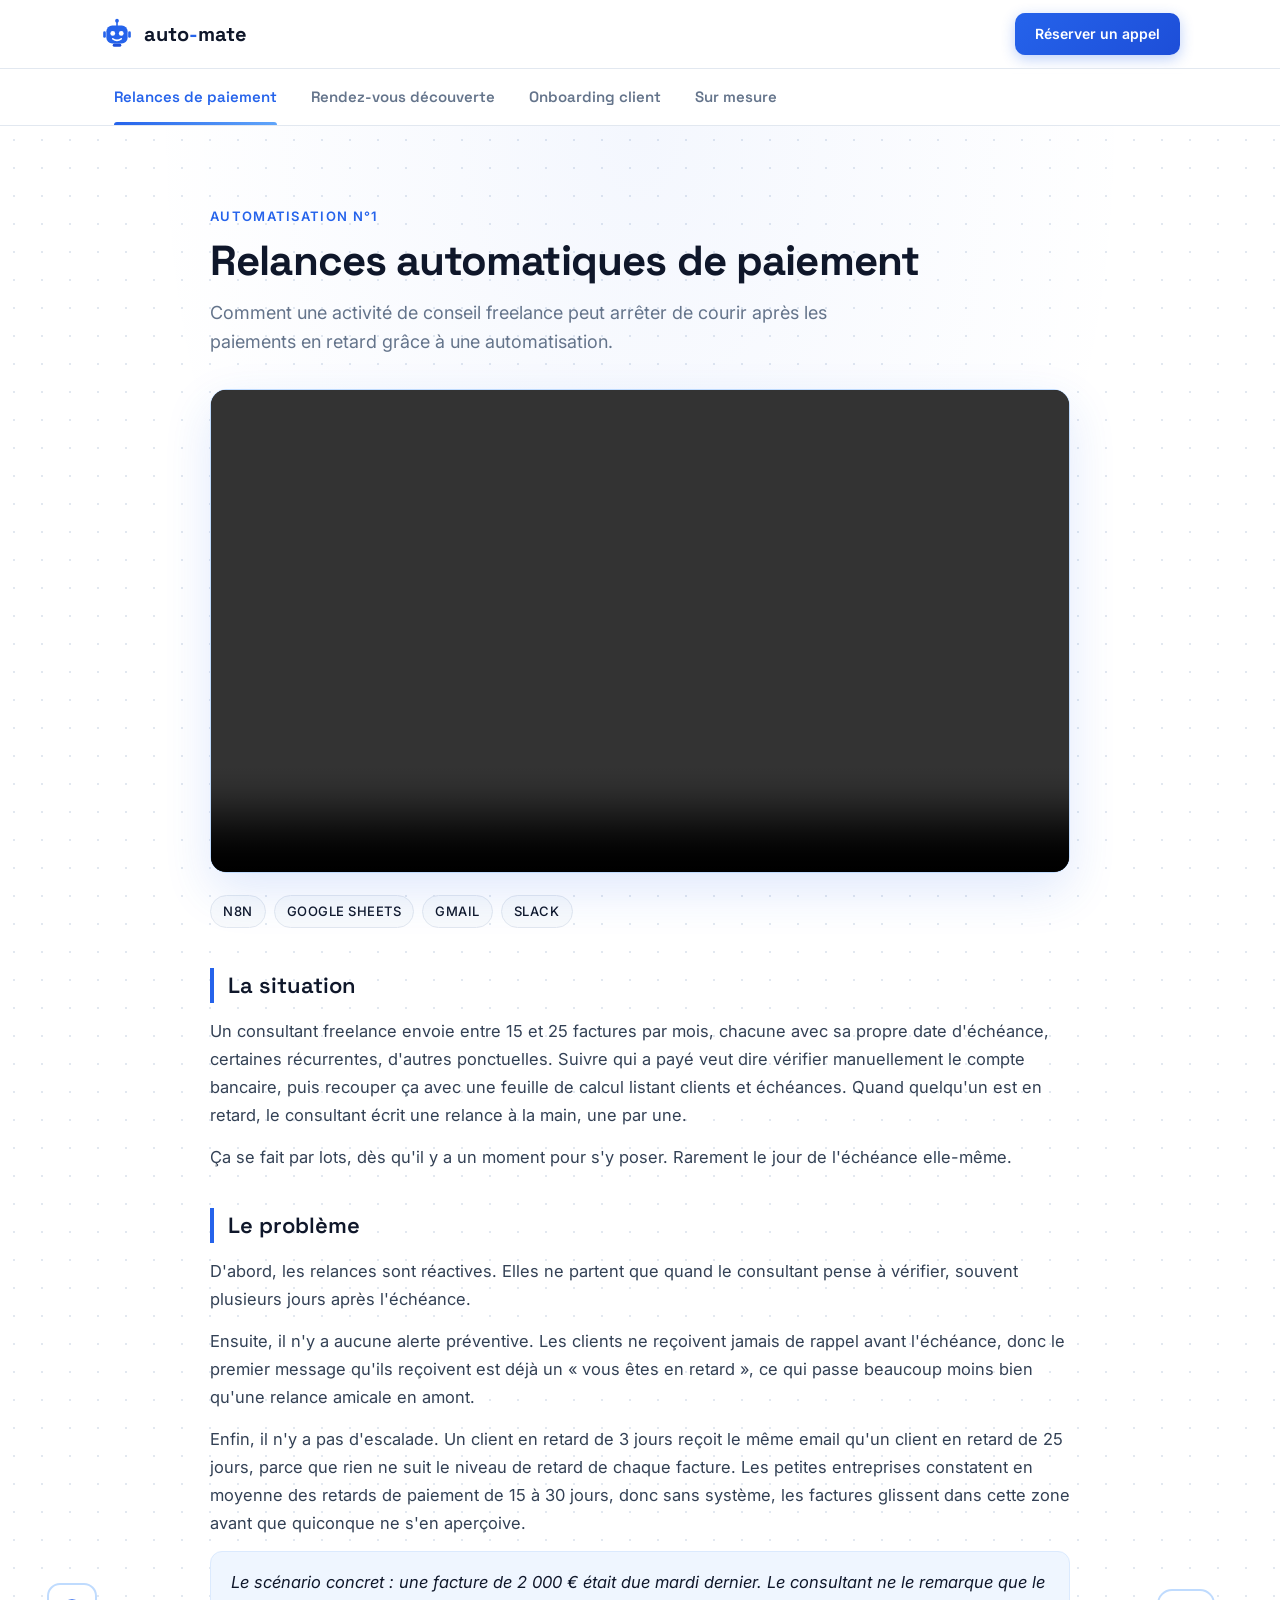
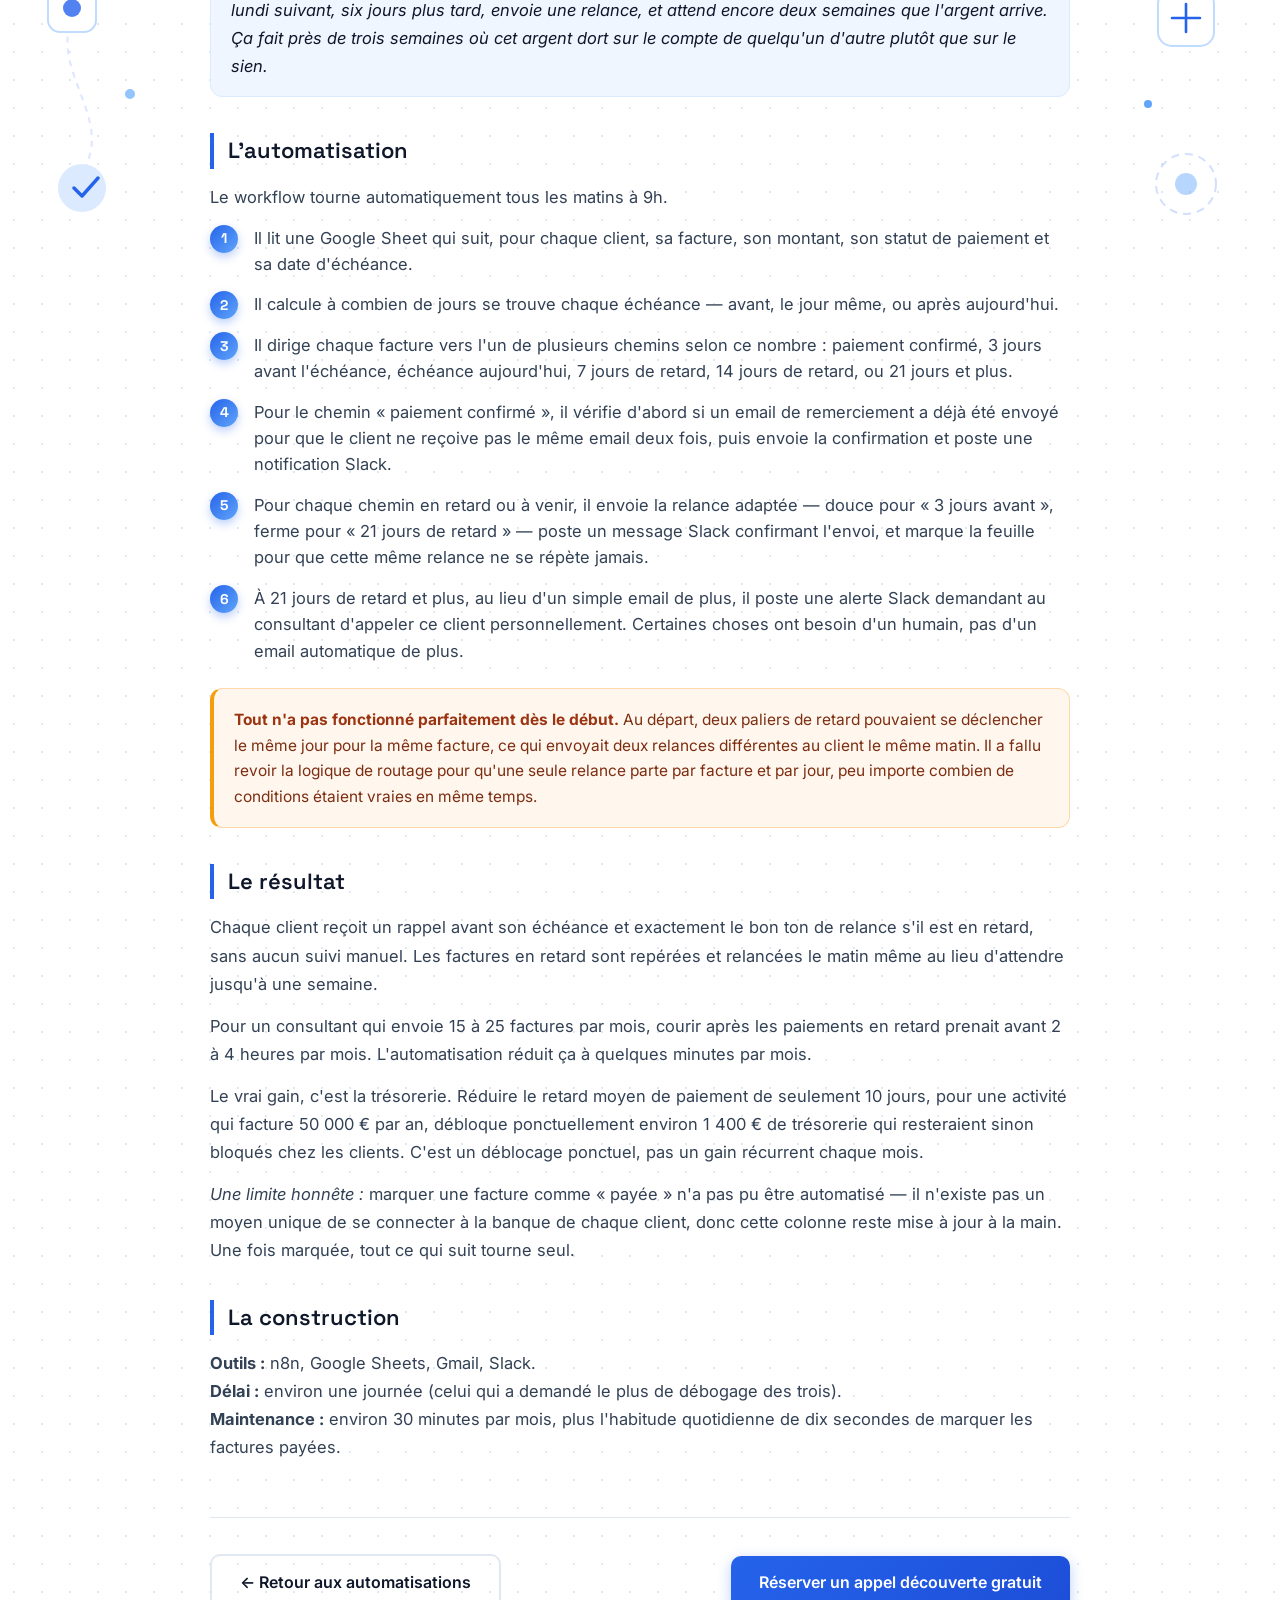
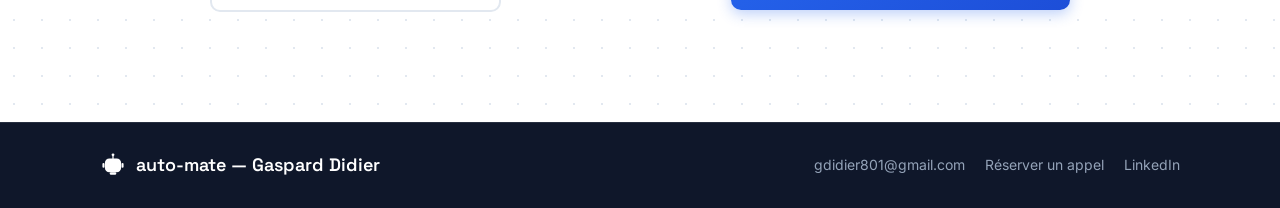
==== automatisations.html @ 9ecd5aec "Pages détail par automatisation (case studies) + boutons En savoir plus - Nouvelle page automatisati" ====
<!DOCTYPE html>
<html lang="fr">
<head>
  <meta charset="UTF-8">
  <meta name="viewport" content="width=device-width, initial-scale=1.0">
  <title>Mes automatisations en détail — auto-mate</title>
  <meta name="description" content="Découvrez en détail chaque automatisation : relances de paiement, rendez-vous découverte, onboarding client et automatisations sur mesure.">

  <link rel="icon" href="assets/images/favicon.svg" type="image/svg+xml">

  <link rel="preconnect" href="https://fonts.googleapis.com">
  <link rel="preconnect" href="https://fonts.gstatic.com" crossorigin>
  <link href="https://fonts.googleapis.com/css2?family=Inter:wght@400;500;600&family=Space+Grotesk:wght@600;700&display=swap" rel="stylesheet">

  <link rel="stylesheet" href="css/style.css">
</head>
<body>

  <div class="scroll-progress" aria-hidden="true"></div>

  <!-- ===== NAV avec onglets des automatisations ===== -->
  <header class="nav nav--detail">
    <div class="container nav__inner">
      <a href="index.html" class="nav__brand">
        <img src="assets/images/logo.svg" alt="" class="nav__logo" width="34" height="34">
        <span>auto<span class="accent">-</span>mate</span>
      </a>
      <a href="index.html#contact" class="btn btn--primary btn--small">Réserver un appel</a>
    </div>
    <nav class="subnav" aria-label="Choisir une automatisation">
      <div class="container subnav__inner">
        <a class="subnav__tab" href="#relances" data-id="relances">Relances de paiement</a>
        <a class="subnav__tab" href="#rendez-vous" data-id="rendez-vous">Rendez-vous découverte</a>
        <a class="subnav__tab" href="#onboarding" data-id="onboarding">Onboarding client</a>
        <a class="subnav__tab" href="#personnalisee" data-id="personnalisee">Sur mesure</a>
      </div>
    </nav>
  </header>

  <main class="detail">
    <!-- Décors latéraux (communs à toutes les automatisations) -->
    <svg class="side-decor side-decor--left" viewBox="0 0 160 360" fill="none" aria-hidden="true">
      <path d="M70 60 C 20 120, 120 180, 60 240" stroke="#2563EB" stroke-opacity="0.16" stroke-width="2" stroke-dasharray="6 6" class="flow-line"/>
      <g class="float-slow"><rect x="36" y="40" width="48" height="48" rx="12" fill="#FFFFFF" stroke="#BFDBFE" stroke-width="2"/><circle cx="60" cy="64" r="9" fill="#2563EB" fill-opacity="0.8"/></g>
      <g class="float-mid"><rect x="46" y="220" width="48" height="48" rx="24" fill="#DBEAFE"/><path d="M62 244 l8 8 l16 -18" stroke="#2563EB" stroke-width="3.4" stroke-linecap="round" stroke-linejoin="round" fill="none"/></g>
      <circle cx="118" cy="150" r="5" fill="#93C5FD" class="float-mid"/>
    </svg>
    <svg class="side-decor side-decor--right" viewBox="0 0 160 360" fill="none" aria-hidden="true">
      <g class="float-mid"><rect x="50" y="46" width="56" height="56" rx="14" fill="#FFFFFF" stroke="#BFDBFE" stroke-width="2"/><path d="M64 74 h28 M78 60 v28" stroke="#2563EB" stroke-width="2.6" stroke-linecap="round"/></g>
      <g class="float-slow"><circle cx="78" cy="240" r="30" stroke="#2563EB" stroke-opacity="0.2" stroke-width="2" stroke-dasharray="8 6"/><circle cx="78" cy="240" r="11" fill="#60A5FA" fill-opacity="0.45"/></g>
      <circle cx="40" cy="160" r="4" fill="#60A5FA" class="float-slow"/>
    </svg>

    <div class="container">

      <!-- ============ RELANCES DE PAIEMENT (Carte 1) ============ -->
      <article class="case" data-pane="relances">
        <p class="case__eyebrow">Automatisation n°1</p>
        <h1 class="case__title">Relances automatiques de paiement</h1>
        <p class="case__lead">Comment une activité de conseil freelance peut arrêter de courir après les paiements en retard grâce à une automatisation.</p>

        <div class="case__media">
          <video class="case__video" controls preload="none" playsinline>
            <source src="assets/videos/facture-relance.mp4" type="video/mp4">
            Votre navigateur ne supporte pas la vidéo.
          </video>
        </div>

        <div class="case__badges">
          <span class="badge">n8n</span><span class="badge">Google Sheets</span><span class="badge">Gmail</span><span class="badge">Slack</span>
        </div>

        <div class="case__body">
          <h2>La situation</h2>
          <p>Un consultant freelance envoie entre 15 et 25 factures par mois, chacune avec sa propre date d'échéance, certaines récurrentes, d'autres ponctuelles. Suivre qui a payé veut dire vérifier manuellement le compte bancaire, puis recouper ça avec une feuille de calcul listant clients et échéances. Quand quelqu'un est en retard, le consultant écrit une relance à la main, une par une.</p>
          <p>Ça se fait par lots, dès qu'il y a un moment pour s'y poser. Rarement le jour de l'échéance elle-même.</p>

          <h2>Le problème</h2>
          <p>D'abord, les relances sont réactives. Elles ne partent que quand le consultant pense à vérifier, souvent plusieurs jours après l'échéance.</p>
          <p>Ensuite, il n'y a aucune alerte préventive. Les clients ne reçoivent jamais de rappel avant l'échéance, donc le premier message qu'ils reçoivent est déjà un « vous êtes en retard », ce qui passe beaucoup moins bien qu'une relance amicale en amont.</p>
          <p>Enfin, il n'y a pas d'escalade. Un client en retard de 3 jours reçoit le même email qu'un client en retard de 25 jours, parce que rien ne suit le niveau de retard de chaque facture. Les petites entreprises constatent en moyenne des retards de paiement de 15 à 30 jours, donc sans système, les factures glissent dans cette zone avant que quiconque ne s'en aperçoive.</p>
          <p class="case__scenario">Le scénario concret : une facture de 2 000 € était due mardi dernier. Le consultant ne le remarque que le lundi suivant, six jours plus tard, envoie une relance, et attend encore deux semaines que l'argent arrive. Ça fait près de trois semaines où cet argent dort sur le compte de quelqu'un d'autre plutôt que sur le sien.</p>

          <h2>L'automatisation</h2>
          <p>Le workflow tourne automatiquement tous les matins à 9h.</p>
          <ol class="case__steps">
            <li>Il lit une Google Sheet qui suit, pour chaque client, sa facture, son montant, son statut de paiement et sa date d'échéance.</li>
            <li>Il calcule à combien de jours se trouve chaque échéance — avant, le jour même, ou après aujourd'hui.</li>
            <li>Il dirige chaque facture vers l'un de plusieurs chemins selon ce nombre : paiement confirmé, 3 jours avant l'échéance, échéance aujourd'hui, 7 jours de retard, 14 jours de retard, ou 21 jours et plus.</li>
            <li>Pour le chemin « paiement confirmé », il vérifie d'abord si un email de remerciement a déjà été envoyé pour que le client ne reçoive pas le même email deux fois, puis envoie la confirmation et poste une notification Slack.</li>
            <li>Pour chaque chemin en retard ou à venir, il envoie la relance adaptée — douce pour « 3 jours avant », ferme pour « 21 jours de retard » — poste un message Slack confirmant l'envoi, et marque la feuille pour que cette même relance ne se répète jamais.</li>
            <li>À 21 jours de retard et plus, au lieu d'un simple email de plus, il poste une alerte Slack demandant au consultant d'appeler ce client personnellement. Certaines choses ont besoin d'un humain, pas d'un email automatique de plus.</li>
          </ol>

          <div class="case__friction">
            <strong>Tout n'a pas fonctionné parfaitement dès le début.</strong> Au départ, deux paliers de retard pouvaient se déclencher le même jour pour la même facture, ce qui envoyait deux relances différentes au client le même matin. Il a fallu revoir la logique de routage pour qu'une seule relance parte par facture et par jour, peu importe combien de conditions étaient vraies en même temps.
          </div>

          <h2>Le résultat</h2>
          <p>Chaque client reçoit un rappel avant son échéance et exactement le bon ton de relance s'il est en retard, sans aucun suivi manuel. Les factures en retard sont repérées et relancées le matin même au lieu d'attendre jusqu'à une semaine.</p>
          <p>Pour un consultant qui envoie 15 à 25 factures par mois, courir après les paiements en retard prenait avant 2 à 4 heures par mois. L'automatisation réduit ça à quelques minutes par mois.</p>
          <p>Le vrai gain, c'est la trésorerie. Réduire le retard moyen de paiement de seulement 10 jours, pour une activité qui facture 50 000 € par an, débloque ponctuellement environ 1 400 € de trésorerie qui resteraient sinon bloqués chez les clients. C'est un déblocage ponctuel, pas un gain récurrent chaque mois.</p>
          <p><em>Une limite honnête :</em> marquer une facture comme « payée » n'a pas pu être automatisé — il n'existe pas un moyen unique de se connecter à la banque de chaque client, donc cette colonne reste mise à jour à la main. Une fois marquée, tout ce qui suit tourne seul.</p>

          <h2>La construction</h2>
          <p><strong>Outils :</strong> n8n, Google Sheets, Gmail, Slack.<br>
          <strong>Délai :</strong> environ une journée (celui qui a demandé le plus de débogage des trois).<br>
          <strong>Maintenance :</strong> environ 30 minutes par mois, plus l'habitude quotidienne de dix secondes de marquer les factures payées.</p>
        </div>
      </article>

      <!-- ============ RENDEZ-VOUS DÉCOUVERTE (Carte 2) ============ -->
      <article class="case" data-pane="rendez-vous" hidden>
        <p class="case__eyebrow">Automatisation n°2</p>
        <h1 class="case__title">Confirmation des rendez-vous découverte</h1>
        <p class="case__lead">Comment une activité de coaching en ligne peut arrêter de perdre des prospects grâce à une automatisation.</p>

        <div class="case__media">
          <video class="case__video" controls preload="none" playsinline>
            <source src="assets/videos/rdv-confirmation.mp4" type="video/mp4">
            Votre navigateur ne supporte pas la vidéo.
          </video>
        </div>

        <div class="case__badges">
          <span class="badge">n8n</span><span class="badge">Google Forms</span><span class="badge">Google Sheets</span><span class="badge">Gmail</span><span class="badge">Slack</span>
        </div>

        <div class="case__body">
          <h2>La situation</h2>
          <p>Un coach a un formulaire de contact sur son site (un Google Form relié à une Google Sheet) pour que les gens puissent demander un appel découverte gratuit. Chaque nouvelle soumission devient une nouvelle ligne dans la feuille. Le coach consulte la feuille quand il y pense, une à deux fois par jour si l'activité est calme, moins souvent s'il est pris avec des clients.</p>
          <p>Quand il regarde, il lit le message, ouvre son agenda, écrit une réponse personnalisée avec ses disponibilités, et l'envoie. Si le formulaire arrive sans email, il n'y a rien à quoi répondre, donc ce prospect reste dans la feuille pour toujours.</p>

          <h2>Le problème</h2>
          <p>D'abord, le temps de réponse dépend entièrement du moment où le coach ouvre la feuille. Ça peut être dix minutes, ça peut être deux jours.</p>
          <p>Ensuite, chaque réponse est écrite à partir de zéro. Personnaliser chacune prend quelques minutes, et quand il y en a cinq d'un coup, la qualité baisse. Certaines reçoivent un rapide « merci, voici mon Calendly », d'autres ne reçoivent rien.</p>
          <p>Enfin, les soumissions incomplètes sont invisibles. Un prospect sans adresse email ne déclenche rien. Personne ne le remarque. Il reste juste là.</p>
          <p class="case__scenario">Voici ce que ça donne en pratique. Un prospect chaud remplit le formulaire vendredi à 16h, prêt à réserver et payer. Le coach est déconnecté pour le week-end. Lundi matin, ce prospect a déjà réservé un appel chez un concurrent qui a répondu en vingt minutes.</p>

          <h2>L'automatisation</h2>
          <p>Le workflow se déclenche dès qu'une nouvelle ligne apparaît dans la Google Sheet, donc dès qu'une personne soumet le formulaire.</p>
          <ol class="case__steps">
            <li>Il récupère les données de la nouvelle ligne : nom, email, et le reste demandé par le formulaire.</li>
            <li>Il vérifie si le champ email est bien rempli.</li>
            <li><strong>Si oui :</strong> il envoie immédiatement au prospect un email de bienvenue personnalisé, avec un lien pour réserver directement un appel dans l'agenda du coach selon ses disponibilités en temps réel. En même temps, il poste un message Slack pour signaler le nouveau prospect avec ses détails.</li>
            <li><strong>Si non :</strong> il ne tente pas d'envoyer un email et poste une alerte Slack signalant que ce prospect n'a pas laissé de coordonnées, pour que le coach puisse relancer autrement.</li>
          </ol>

          <div class="case__friction">
            <strong>Tout n'a pas fonctionné parfaitement dès le début.</strong> Dans la première version, l'alerte Slack se déclenchait pour tous les prospects, y compris ceux qui recevaient déjà leur email de bienvenue, ce qui créait une notification en double et rendait le canal bruyant pour rien. Il a fallu ajouter une condition pour que l'alerte « à relancer manuellement » ne parte que pour les prospects sans adresse email.
          </div>

          <h2>Le résultat</h2>
          <p>Le temps de réponse passe de « quand j'ai le temps de regarder la feuille » — qui pouvait être des heures ou des jours — à moins d'une minute, jour et nuit, week-ends compris.</p>
          <p>Aucun prospect avec un email valide n'attend plus de réponse. Et aucun prospect ne disparaît silencieusement à cause d'une erreur de formulaire, puisque ces cas sont désormais signalés au lieu d'être ignorés.</p>
          <p>Temps gagné estimé : 2 à 3 heures par semaine, qui partaient avant dans la vérification de la feuille et la rédaction de réponses individuelles.</p>

          <h2>La construction</h2>
          <p><strong>Outils :</strong> n8n, Google Sheets, Gmail, Slack.<br>
          <strong>Délai :</strong> une demi-journée environ.<br>
          <strong>Maintenance :</strong> quasi nulle — peut-être 15 minutes par mois à jeter un œil aux alertes Slack pour les prospects sans email.</p>
        </div>
      </article>

      <!-- ============ ONBOARDING CLIENT (Carte 3) ============ -->
      <article class="case" data-pane="onboarding" hidden>
        <p class="case__eyebrow">Automatisation n°3</p>
        <h1 class="case__title">Onboarding automatique des nouveaux clients</h1>
        <p class="case__lead">Comment une activité de conseil peut arrêter d'intégrer ses nouveaux clients à la main grâce à une automatisation.</p>

        <div class="case__media">
          <video class="case__video" controls preload="none" playsinline>
            <source src="assets/videos/onboarding.mp4" type="video/mp4">
            Votre navigateur ne supporte pas la vidéo.
          </video>
        </div>

        <div class="case__badges">
          <span class="badge">n8n</span><span class="badge">Google Sheets / Forms</span><span class="badge">Gmail</span><span class="badge">Google Drive</span><span class="badge">Signature électronique</span>
        </div>

        <div class="case__body">
          <h2>La situation</h2>
          <p>Un consultant signe un nouveau client via un outil de signature électronique (DocuSign, HelloSign, PandaDoc, peu importe lequel). Une fois le contrat signé, le consultant a une petite checklist à suivre manuellement : ajouter les infos du client dans une feuille de suivi, créer un dossier dans Google Drive pour ses documents, envoyer un email de bienvenue, puis envoyer un second email avec un lien pour réserver l'appel de lancement.</p>
          <p>Quatre étapes, quatre outils différents. Généralement fait le même jour. Parfois non.</p>

          <h2>Le problème</h2>
          <p>D'abord, c'est un processus en plusieurs étapes réparti sur des outils séparés. Des petites tâches, mais elles s'accumulent, et il est facile d'en oublier une. Oublier le dossier, et les documents du client se retrouvent éparpillés. Oublier l'email de réservation, et personne ne planifie l'appel de lancement.</p>
          <p>Ensuite, il y a un délai entre la signature et le premier contact si le consultant ne s'en occupe pas le jour même. Et le moment juste après la signature, quand quelqu'un vient de payer, est exactement celui où il est le plus enthousiaste, et aussi le plus susceptible de douter s'il n'a aucune nouvelle.</p>
          <p>Enfin, la qualité dépend de l'emploi du temps du consultant. Certains emails de bienvenue sont chaleureux et détaillés. D'autres font deux lignes écrites à la hâte. L'expérience du client ne devrait pas dépendre de l'humeur du consultant ce jour-là.</p>
          <p class="case__scenario">Voici le scénario : un client signe vendredi soir après une longue semaine. Le consultant n'ouvre son ordinateur que lundi. Le nouveau client, qui vient de payer, n'a aucune nouvelle pendant tout le week-end.</p>

          <h2>L'automatisation</h2>
          <p>Le déclencheur s'active dès que les données du contrat signé arrivent, sous forme d'une nouvelle ligne via l'outil de signature électronique connecté à un Google Form ou une Sheet.</p>
          <ol class="case__steps">
            <li>Le workflow lit et extrait les infos du nouveau client depuis cette ligne.</li>
            <li>Il envoie immédiatement un email de bienvenue personnalisé, avec le prénom du client.</li>
            <li>Il crée un dossier Google Drive dédié, nommé d'après le client, prêt à recevoir tous ses documents.</li>
            <li>Il récupère le lien vers ce nouveau dossier.</li>
            <li>Il ajoute le client à la feuille de suivi (le CRM), avec le lien du dossier Drive et les autres infos clés.</li>
            <li>Il envoie un second email avec un lien de réservation, pour que le client choisisse un créneau pour l'appel de lancement selon les disponibilités réelles du consultant.</li>
            <li>Il envoie une confirmation finale que tout s'est bien déroulé, pour que le consultant sache que le processus s'est terminé sans erreur.</li>
          </ol>
          <p>Sept étapes, zéro clic pour le consultant.</p>

          <div class="case__friction">
            <strong>Tout n'a pas fonctionné parfaitement dès le début.</strong> Lors des premiers essais, le workflow tentait parfois d'envoyer l'email de réservation avant que le dossier Drive ne soit complètement créé, ce qui faisait échouer l'étape suivante. Il a fallu ajouter un temps d'attente entre la création du dossier et la récupération de son lien pour que tout s'enchaîne dans le bon ordre.
          </div>

          <h2>Le résultat</h2>
          <p>L'onboarding passe d'une checklist manuelle de 20 à 30 minutes répartie sur quatre outils à un processus qui se termine automatiquement en quelques secondes après la signature du contrat, n'importe quel jour, n'importe quelle heure, week-ends compris.</p>
          <p>Les nouveaux clients reçoivent leur email de bienvenue et leur lien de réservation instantanément au lieu d'attendre jusqu'à lundi. Et chaque client bénéficie exactement de la même qualité d'onboarding, quelle que soit la semaine du consultant.</p>

          <h2>La construction</h2>
          <p><strong>Outils :</strong> n8n, Google Sheets/Forms, Gmail, Google Drive, plus l'outil de signature électronique déjà utilisé.<br>
          <strong>Délai :</strong> une journée environ — faire fonctionner ensemble la création du dossier Drive et la mise à jour du CRM a demandé le plus de réglages.<br>
          <strong>Maintenance :</strong> environ 30 minutes par mois, principalement pour vérifier que la connexion signature-vers-feuille fonctionne toujours.</p>
        </div>
      </article>

      <!-- ============ SUR MESURE (placeholder) ============ -->
      <article class="case case--custom" data-pane="personnalisee" hidden>
        <p class="case__eyebrow">Automatisation n°4</p>
        <h1 class="case__title">Automatisation sur mesure</h1>
        <p class="case__lead">Un besoin qui ne rentre dans aucune case ? Je construis l'automatisation exacte qu'il vous faut, autour de vos outils.</p>

        <div class="case__custom-illu">
          <svg viewBox="0 0 320 220" fill="none" aria-hidden="true">
            <path d="M70 60 C 150 60, 150 130, 240 130" stroke="#2563EB" stroke-opacity="0.25" stroke-width="2.5" stroke-dasharray="7 7" class="flow-line"/>
            <path d="M240 130 C 150 130, 150 175, 80 175" stroke="#2563EB" stroke-opacity="0.25" stroke-width="2.5" stroke-dasharray="7 7" class="flow-line"/>
            <g class="float-slow"><rect x="32" y="34" width="64" height="64" rx="16" fill="#FFFFFF" stroke="#BFDBFE" stroke-width="2.5"/><circle cx="64" cy="66" r="13" fill="#2563EB" fill-opacity="0.85"/></g>
            <g class="float-mid">
              <rect x="208" y="98" width="68" height="68" rx="17" fill="#2563EB"/>
              <line x1="242" y1="92" x2="242" y2="98" stroke="#2563EB" stroke-width="3" stroke-linecap="round"/><circle cx="242" cy="89" r="3.6" fill="#2563EB"/>
              <circle cx="229" cy="126" r="5.5" fill="#FFFFFF"/><circle cx="255" cy="126" r="5.5" fill="#FFFFFF"/>
              <path d="M229 141 Q242 150 255 141" stroke="#FFFFFF" stroke-width="3.2" stroke-linecap="round" fill="none"/>
            </g>
            <g class="float-slow"><rect x="46" y="150" width="64" height="64" rx="32" fill="#DBEAFE"/><path d="M66 182 l10 10 l20 -22" stroke="#2563EB" stroke-width="4.2" stroke-linecap="round" stroke-linejoin="round" fill="none"/></g>
            <circle cx="285" cy="54" r="6" fill="#93C5FD" class="float-mid"/>
          </svg>
        </div>

        <div class="case__body case__body--center">
          <h2>Pensée pour votre façon de travailler</h2>
          <p>Les trois automatisations présentées ici sont des exemples concrets. Mais la plupart des projets sont uniques : vos outils, votre process, vos contraintes. C'est exactement ce que couvre l'offre sur mesure.</p>
          <ul class="custom__list custom__list--center">
            <li>Un appel découverte gratuit pour définir précisément le besoin</li>
            <li>Devis fixe annoncé avant de commencer — pas de facturation à l'heure</li>
            <li>Construction et tests avec vos vraies données, livraison en 3 à 7 jours</li>
            <li>Passation complète à la livraison : l'automatisation vous appartient</li>
          </ul>
          <p class="case__custom-note">Une étude de cas détaillée pour cette offre arrivera bientôt. En attendant, le plus simple est d'en parler de vive voix.</p>
          <div class="case__cta">
            <span class="custom__price">À partir de 149&nbsp;€</span>
            <a href="https://cal.com/gaspard-didier-aiuucr/appel-de-decouverte" class="btn btn--primary btn--shine" target="_blank" rel="noopener">Discuter de mon besoin</a>
          </div>
        </div>
      </article>

      <!-- Retour + CTA bas de page -->
      <div class="case__footer-cta">
        <a href="index.html#automatisations" class="btn btn--outline">← Retour aux automatisations</a>
        <a href="https://cal.com/gaspard-didier-aiuucr/appel-de-decouverte" class="btn btn--primary btn--shine" target="_blank" rel="noopener">Réserver un appel découverte gratuit</a>
      </div>

    </div>
  </main>

  <!-- ===== FOOTER ===== -->
  <footer class="footer">
    <div class="container footer__inner">
      <span class="footer__brand"><img src="assets/images/logo.svg" alt="" class="footer__logo" width="26" height="26"> auto-mate — Gaspard Didier</span>
      <div class="footer__links">
        <a href="mailto:gdidier801@gmail.com">gdidier801@gmail.com</a>
        <a href="https://cal.com/gaspard-didier-aiuucr/appel-de-decouverte" target="_blank" rel="noopener">Réserver un appel</a>
        <a href="https://www.linkedin.com/in/gaspard-didier-490bb827a/" target="_blank" rel="noopener">LinkedIn</a>
      </div>
    </div>
  </footer>

  <script data-goatcounter="https://MONCOMPTE.goatcounter.com/count" async src="//gc.zgo.at/count.js"></script>
  <script src="js/detail.js"></script>
</body>
</html>
---- css/style.css ----
/* ============================================
   Auto-mate — Gaspard Didier
   Palette & typo : voir Guidelines DA
   ============================================ */

:root {
  --bg: #FFFFFF;
  --bg-alt: #F8FAFC;
  --text: #0F172A;
  --text-muted: #64748B;
  --accent: #2563EB;
  --accent-hover: #1D4ED8;
  --border: #E2E8F0;
  --dark: #0F172A;
  /* Nuances de la palette (famille bleu Tailwind) */
  --blue-50: #EFF6FF;
  --blue-100: #DBEAFE;
  --blue-200: #BFDBFE;
  --blue-300: #93C5FD;
  --blue-400: #60A5FA;
  --blue-800: #1E40AF;

  --font-display: 'Space Grotesk', sans-serif;
  --font-body: 'Inter', sans-serif;

  --container: 1120px;
  --radius: 16px;
}

* { margin: 0; padding: 0; box-sizing: border-box; }

html { scroll-behavior: smooth; }

body {
  font-family: var(--font-body);
  font-size: 16px;
  line-height: 1.6;
  color: var(--text);
  background: var(--bg);
  -webkit-font-smoothing: antialiased;
}

img, video { max-width: 100%; display: block; }

.container {
  max-width: var(--container);
  margin: 0 auto;
  padding: 0 20px;
}

.accent { color: var(--accent); }

/* Accent du hero en dégradé de bleus */
.hero__title .accent {
  background: linear-gradient(90deg, var(--accent), var(--blue-400));
  -webkit-background-clip: text;
  background-clip: text;
  -webkit-text-fill-color: transparent;
}

/* ===== Boutons ===== */
.btn {
  display: inline-block;
  font-family: var(--font-body);
  font-weight: 600;
  font-size: 16px;
  padding: 14px 28px;
  border-radius: 10px;
  text-decoration: none;
  transition: all 0.2s ease;
  cursor: pointer;
}

.btn--primary {
  background: linear-gradient(135deg, var(--accent), var(--accent-hover));
  color: #fff;
  box-shadow: 0 4px 14px rgba(37, 99, 235, 0.3);
}
.btn--primary:hover {
  background: linear-gradient(135deg, var(--accent-hover), var(--blue-800));
  transform: scale(1.02) translateY(-1px);
  box-shadow: 0 10px 28px rgba(37, 99, 235, 0.4);
}

/* Effet "shine" : reflet qui traverse le bouton */
.btn--shine {
  position: relative;
  overflow: hidden;
}
.btn--shine::after {
  content: "";
  position: absolute;
  top: 0;
  left: -80%;
  width: 50%;
  height: 100%;
  background: linear-gradient(105deg, transparent, rgba(255, 255, 255, 0.35), transparent);
  transform: skewX(-20deg);
  animation: shine 4s ease-in-out infinite;
}
@keyframes shine {
  0%, 60% { left: -80%; }
  100% { left: 130%; }
}

.btn--outline {
  border: 2px solid var(--border);
  color: var(--text);
  background: transparent;
}
.btn--outline:hover {
  border-color: var(--accent);
  color: var(--accent);
  transform: scale(1.02);
}

.btn--small { padding: 10px 20px; font-size: 14px; }
.btn--large { padding: 16px 36px; font-size: 18px; }

/* ===== Barre de progression du scroll ===== */
.scroll-progress {
  position: fixed;
  top: 0;
  left: 0;
  height: 3px;
  width: 0;
  background: linear-gradient(90deg, var(--accent), #60A5FA);
  z-index: 200;
  transition: width 0.1s linear;
}

/* ===== Nav ===== */
.nav {
  position: sticky;
  top: 0;
  z-index: 100;
  background: rgba(255, 255, 255, 0.9);
  backdrop-filter: blur(8px);
  border-bottom: 1px solid var(--border);
  transition: box-shadow 0.3s ease;
}
/* Ombre portée dès qu'on scrolle (classe ajoutée en JS) */
.nav--scrolled {
  box-shadow: 0 6px 24px rgba(15, 23, 42, 0.07);
}
.nav__inner {
  display: flex;
  align-items: center;
  justify-content: space-between;
  height: 68px;
}
.nav__brand {
  display: flex;
  align-items: center;
  gap: 10px;
  font-family: var(--font-display);
  font-weight: 700;
  font-size: 20px;
  color: var(--text);
  text-decoration: none;
}
.nav__logo {
  width: 34px;
  height: 34px;
  transition: transform 0.3s ease;
}
.nav__brand:hover .nav__logo { transform: rotate(-8deg) scale(1.08); }

/* ===== Hero ===== */
.hero {
  position: relative;
  padding: 96px 0 110px;
  overflow: hidden;
  /* Halo bleu très léger derrière le titre + grille pointillée discrète */
  background:
    radial-gradient(ellipse 60% 50% at 50% 0%, rgba(37, 99, 235, 0.06), transparent 70%),
    radial-gradient(circle, var(--border) 1px, transparent 1px);
  background-size: auto, 28px 28px;
}
.hero__inner { position: relative; max-width: 820px; }

/* Décors latéraux : nœuds de workflow flottants (masqués en mobile) */
.hero__decor {
  display: none;
  position: absolute;
  top: 50%;
  width: 220px;
  height: 420px;
  transform: translateY(-50%);
  pointer-events: none;
}
.hero__decor--left { left: -20px; }
.hero__decor--right { right: -20px; }

.float-slow { animation: float 6s ease-in-out infinite; }
.float-mid { animation: float 4.5s ease-in-out 0.8s infinite; }
@keyframes float {
  0%, 100% { transform: translateY(0); }
  50% { transform: translateY(-10px); }
}

/* Lignes de connexion animées (pointillés qui défilent) */
.flow-line { animation: flow-dash 1.6s linear infinite; }
@keyframes flow-dash {
  to { stroke-dashoffset: -24; }
}

/* Décors latéraux génériques pour les sections basses */
.side-decor {
  display: none;
  position: absolute;
  top: 50%;
  width: 160px;
  height: 360px;
  transform: translateY(-50%);
  pointer-events: none;
}
.side-decor--left { left: 12px; }
.side-decor--right { right: 12px; }

/* Indicateur de scroll (souris animée) */
.scroll-hint {
  position: absolute;
  left: 50%;
  bottom: 26px;
  transform: translateX(-50%);
  display: flex;
  flex-direction: column;
  align-items: center;
  gap: 8px;
  text-decoration: none;
  color: var(--text-muted);
  transition: color 0.2s ease;
}
.scroll-hint:hover { color: var(--accent); }
.scroll-hint__text {
  font-size: 12px;
  text-transform: uppercase;
  letter-spacing: 0.12em;
  font-weight: 500;
}
.scroll-hint__mouse {
  width: 24px;
  height: 38px;
  border: 2px solid currentColor;
  border-radius: 14px;
  display: flex;
  justify-content: center;
  padding-top: 7px;
}
.scroll-hint__wheel {
  width: 4px;
  height: 8px;
  border-radius: 4px;
  background: currentColor;
  animation: wheel 1.6s ease-in-out infinite;
}
@keyframes wheel {
  0% { transform: translateY(0); opacity: 1; }
  60% { transform: translateY(10px); opacity: 0; }
  61% { transform: translateY(0); opacity: 0; }
  100% { opacity: 1; }
}

/* Délais d'apparition en cascade */
.delay-1 { transition-delay: 0.15s; }
.delay-2 { transition-delay: 0.3s; }
.delay-3 { transition-delay: 0.45s; }
.hero__title {
  font-family: var(--font-display);
  font-weight: 700;
  font-size: 32px;
  line-height: 1.15;
  letter-spacing: -0.02em;
}
.hero__subtitle {
  margin-top: 24px;
  font-size: 16px;
  color: var(--text-muted);
  max-width: 600px;
}
.hero__actions {
  margin-top: 36px;
  display: flex;
  flex-wrap: wrap;
  gap: 14px;
}

/* Mention prix sous les boutons du hero */
.hero__price {
  margin-top: 18px;
  font-size: 14px;
  color: var(--text-muted);
}
.hero__price::before {
  content: "✓ ";
  color: var(--accent);
  font-weight: 700;
}

/* Sous-titre générique de section (même style que integrations__sub) */
.section-sub {
  text-align: center;
  color: var(--text-muted);
  margin: -32px 0 48px;
  font-size: 16px;
}
.section-sub strong { color: var(--accent); }

/* ===== Section 2 — Problème ===== */
.problem {
  position: relative;
  background: linear-gradient(180deg, var(--bg-alt) 0%, var(--blue-50) 100%);
  padding: 90px 0;
  overflow: hidden;
}
/* Grands guillemets décoratifs sur les côtés */
.problem::before,
.problem::after {
  font-family: var(--font-display);
  font-size: 220px;
  line-height: 1;
  color: rgba(37, 99, 235, 0.07);
  position: absolute;
  pointer-events: none;
}
.problem::before { content: "“"; top: 10px; left: 4vw; }
.problem::after { content: "”"; bottom: -60px; right: 4vw; }

/* Phrase d'accroche après le problème */
.problem__punch {
  margin: 36px auto 0;
  max-width: 700px;
  text-align: center;
  font-family: var(--font-display);
  font-weight: 700;
  font-size: 22px;
  background: linear-gradient(90deg, var(--accent), var(--blue-400));
  -webkit-background-clip: text;
  background-clip: text;
  -webkit-text-fill-color: transparent;
  color: var(--accent); /* fallback */
}
.problem__text {
  max-width: 700px;
  margin: 0 auto;
  text-align: center;
  font-size: 18px;
  line-height: 1.7;
  color: var(--text);
}
.problem__text strong { color: var(--accent); }

/* ===== Titres de section ===== */
.section-title {
  font-family: var(--font-display);
  font-weight: 700;
  font-size: 26px;
  text-align: center;
  margin-bottom: 48px;
  letter-spacing: -0.01em;
}
/* Petit trait dégradé sous chaque titre de section */
.section-title::after {
  content: "";
  display: block;
  width: 52px;
  height: 4px;
  border-radius: 4px;
  margin: 16px auto 0;
  background: linear-gradient(90deg, var(--accent), var(--blue-300));
}
.section-title--left { text-align: left; }
.section-title--left::after { margin-left: 0; }

/* ===== Connecteurs de parcours entre sections ===== */
.connector {
  display: flex;
  flex-direction: column;
  align-items: center;
  height: 96px;
  padding: 10px 0 0;
}
.connector__line {
  width: 2px;
  flex: 1;
  background: repeating-linear-gradient(180deg, var(--blue-300) 0 6px, transparent 6px 13px);
  animation: dash-down 1s linear infinite;
}
@keyframes dash-down {
  to { background-position: 0 13px; }
}
.connector__node {
  width: 14px;
  height: 14px;
  border-radius: 50%;
  border: 3px solid var(--accent);
  background: var(--bg);
  box-shadow: 0 0 0 0 rgba(37, 99, 235, 0.25);
  animation: node-pulse 2.4s ease-out infinite;
}
@keyframes node-pulse {
  0% { box-shadow: 0 0 0 0 rgba(37, 99, 235, 0.25); }
  60% { box-shadow: 0 0 0 12px rgba(37, 99, 235, 0); }
  100% { box-shadow: 0 0 0 0 rgba(37, 99, 235, 0); }
}
/* Dernier connecteur avant le CTA : nœud plein, objectif atteint */
.connector__node--flag {
  background: linear-gradient(135deg, var(--accent), var(--blue-400));
  border-color: var(--blue-400);
}

/* ===== Section 3 — Automatisations ===== */
.automations {
  position: relative;
  padding: 100px 0;
  overflow: hidden;
  /* Même ambiance que le hero : halo bleu + grille pointillée */
  background:
    radial-gradient(ellipse 55% 45% at 50% 0%, rgba(37, 99, 235, 0.05), transparent 70%),
    radial-gradient(circle, var(--border) 1px, transparent 1px);
  background-size: auto, 28px 28px;
}
/* Décor latéral : halos bleus très doux sur les côtés */
.automations::before,
.automations::after {
  content: "";
  position: absolute;
  width: 360px;
  height: 360px;
  border-radius: 50%;
  background: radial-gradient(circle, rgba(37, 99, 235, 0.07), transparent 70%);
  pointer-events: none;
}
.automations::before { top: 40px; left: -180px; }
.automations::after { bottom: 40px; right: -180px; }

.cards {
  display: grid;
  grid-template-columns: 1fr;
  gap: 28px;
}
.card {
  border: 1px solid var(--border);
  border-radius: var(--radius);
  overflow: hidden;
  background: var(--bg);
  transition: transform 0.25s ease, box-shadow 0.25s ease;
  will-change: transform;
}
.card:hover {
  box-shadow: 0 12px 32px rgba(15, 23, 42, 0.08);
}
/* Conteneur vidéo + bouton agrandir */
.card__media {
  position: relative;
}
.card__video {
  width: 100%;
  aspect-ratio: 16 / 9;
  /* Dégradé bleuté en attendant les vraies vidéos */
  background: linear-gradient(135deg, var(--blue-50), var(--blue-100));
  object-fit: cover;
  display: block;
}
.card__expand {
  position: absolute;
  top: 12px;
  right: 12px;
  display: inline-flex;
  align-items: center;
  gap: 6px;
  padding: 7px 12px;
  font-family: var(--font-body);
  font-size: 13px;
  font-weight: 600;
  color: #fff;
  background: rgba(15, 23, 42, 0.72);
  backdrop-filter: blur(4px);
  border: none;
  border-radius: 8px;
  cursor: pointer;
  opacity: 0;
  transform: translateY(-4px);
  transition: opacity 0.2s ease, transform 0.2s ease, background 0.2s ease;
}
.card:hover .card__expand,
.card__expand:focus-visible {
  opacity: 1;
  transform: translateY(0);
}
.card__expand:hover { background: var(--accent); }
/* Sur tactile (pas de hover), toujours visible */
@media (hover: none) {
  .card__expand { opacity: 1; transform: none; }
}
.card:hover {
  border-color: var(--blue-200);
}
.card__body { padding: 24px; }
.card__title {
  font-family: var(--font-display);
  font-weight: 600;
  font-size: 20px;
  margin-bottom: 12px;
}
.card__desc {
  font-size: 15px;
  color: var(--text-muted);
  margin-bottom: 18px;
}
.card__badges {
  display: flex;
  flex-wrap: wrap;
  gap: 8px;
}
.badge {
  font-size: 13px;
  text-transform: uppercase;
  letter-spacing: 0.04em;
  font-weight: 500;
  background: var(--bg-alt);
  color: var(--text);
  border: 1px solid var(--border);
  border-radius: 999px;
  padding: 5px 12px;
  transition: transform 0.2s ease, border-color 0.2s ease, box-shadow 0.2s ease;
}
.badge:hover {
  transform: translateY(-2px);
  border-color: var(--blue-300);
  box-shadow: 0 4px 12px rgba(37, 99, 235, 0.12);
}

/* ===== Intégrations — marquee défilant ===== */
.integrations {
  padding: 90px 0;
  background: linear-gradient(180deg, var(--bg), var(--blue-50) 50%, var(--bg));
  border-top: 1px solid var(--border);
  border-bottom: 1px solid var(--border);
  overflow: hidden;
}
.integrations__sub {
  text-align: center;
  color: var(--text-muted);
  margin: -32px 0 48px;
  font-size: 16px;
}
.marquee {
  overflow: hidden;
  padding: 10px 0;
  /* Fondu sur les bords gauche/droit */
  -webkit-mask-image: linear-gradient(90deg, transparent, #000 8%, #000 92%, transparent);
  mask-image: linear-gradient(90deg, transparent, #000 8%, #000 92%, transparent);
}
.marquee__track {
  display: flex;
  gap: 14px;
  width: max-content;
  animation: marquee-scroll 38s linear infinite;
}
.marquee--reverse .marquee__track { animation-direction: reverse; }
.marquee:hover .marquee__track { animation-play-state: paused; }
@keyframes marquee-scroll {
  to { transform: translateX(-50%); }
}
.badge--app {
  display: inline-flex;
  align-items: center;
  gap: 9px;
  background: var(--bg);
  font-size: 14px;
  text-transform: none;
  letter-spacing: 0;
  font-weight: 500;
  padding: 10px 18px;
  white-space: nowrap;
  box-shadow: 0 1px 3px rgba(15, 23, 42, 0.05);
  transition: transform 0.2s ease, box-shadow 0.2s ease, border-color 0.2s ease;
}
.badge--app:hover {
  transform: translateY(-2px);
  border-color: var(--accent);
  box-shadow: 0 6px 16px rgba(37, 99, 235, 0.12);
}
.badge--app img { width: 18px; height: 18px; }

/* ===== Section 4 — Process ===== */
.process {
  position: relative;
  background: linear-gradient(180deg, var(--bg-alt), var(--blue-50));
  padding: 100px 0;
  overflow: hidden;
}
.steps {
  position: relative;
  display: grid;
  grid-template-columns: 1fr;
  gap: 40px;
}
.step {
  position: relative;
  background: var(--bg);
  border: 1px solid var(--border);
  border-radius: var(--radius);
  padding: 32px 28px;
  transition: transform 0.25s ease, box-shadow 0.25s ease, border-color 0.25s ease;
}
.step:hover {
  transform: translateY(-6px);
  border-color: var(--blue-200);
  box-shadow: 0 16px 36px rgba(37, 99, 235, 0.12);
}
.step__number {
  font-family: var(--font-display);
  font-weight: 700;
  font-size: 26px;
  color: #fff;
  line-height: 1;
  display: inline-flex;
  align-items: center;
  justify-content: center;
  width: 56px;
  height: 56px;
  border-radius: 50%;
  background: linear-gradient(135deg, var(--accent), var(--blue-400));
  box-shadow: 0 6px 16px rgba(37, 99, 235, 0.3);
  margin-bottom: 20px;
  transition: transform 0.25s ease, box-shadow 0.25s ease;
}
.step:hover .step__number {
  transform: rotate(-8deg) scale(1.1);
  box-shadow: 0 10px 24px rgba(37, 99, 235, 0.4);
}
.step__title {
  font-family: var(--font-display);
  font-weight: 600;
  font-size: 20px;
  margin-bottom: 10px;
}
.step__desc { color: var(--text-muted); font-size: 15px; }

/* ===== Automatisation sur mesure ===== */
.custom {
  position: relative;
  padding: 100px 0;
  overflow: hidden;
  background: linear-gradient(180deg, var(--bg), var(--blue-50) 60%, var(--bg));
}
.custom__panel {
  display: grid;
  grid-template-columns: 1fr;
  gap: 36px;
  align-items: center;
  background: var(--bg);
  border: 1px solid var(--blue-200);
  border-radius: var(--radius);
  padding: 36px 28px;
  box-shadow: 0 18px 48px rgba(37, 99, 235, 0.1);
}
.custom__title {
  font-family: var(--font-display);
  font-weight: 600;
  font-size: 22px;
  margin-bottom: 18px;
}
.custom__list {
  list-style: none;
  display: grid;
  gap: 12px;
  margin-bottom: 28px;
}
.custom__list li {
  position: relative;
  padding-left: 32px;
  color: var(--text);
  font-size: 16px;
  line-height: 1.5;
}
.custom__list li::before {
  content: "";
  position: absolute;
  left: 0;
  top: 2px;
  width: 20px;
  height: 20px;
  border-radius: 50%;
  background: linear-gradient(135deg, var(--accent), var(--blue-400));
  /* coche blanche */
  -webkit-mask: none;
}
.custom__list li::after {
  content: "";
  position: absolute;
  left: 5px;
  top: 7px;
  width: 8px;
  height: 5px;
  border-left: 2.5px solid #fff;
  border-bottom: 2.5px solid #fff;
  transform: rotate(-45deg);
}
.custom__footer {
  display: flex;
  flex-wrap: wrap;
  align-items: center;
  gap: 18px;
}
.custom__price {
  font-family: var(--font-display);
  font-weight: 700;
  font-size: 20px;
  color: var(--accent);
  background: rgba(37, 99, 235, 0.08);
  border: 1px solid var(--blue-200);
  border-radius: 999px;
  padding: 10px 22px;
}
.custom__illu {
  width: 100%;
  max-width: 300px;
  margin: 0 auto;
  display: block;
}

/* ===== FAQ — accordéon ===== */
.faq {
  position: relative;
  padding: 100px 0;
  overflow: hidden;
  background:
    radial-gradient(ellipse 55% 45% at 50% 0%, rgba(37, 99, 235, 0.05), transparent 70%),
    radial-gradient(circle, var(--border) 1px, transparent 1px);
  background-size: auto, 28px 28px;
}
.faq__container { max-width: 800px; }
.faq__list {
  display: grid;
  gap: 14px;
}
.faq__item {
  background: var(--bg);
  border: 1px solid var(--border);
  border-radius: 14px;
  overflow: hidden;
  transition: border-color 0.25s ease, box-shadow 0.25s ease;
}
.faq__item:hover {
  border-color: var(--blue-200);
  box-shadow: 0 8px 24px rgba(37, 99, 235, 0.08);
}
.faq__item.is-open {
  border-color: var(--blue-300);
  box-shadow: 0 12px 32px rgba(37, 99, 235, 0.12);
}
.faq__q {
  width: 100%;
  display: flex;
  align-items: center;
  justify-content: space-between;
  gap: 16px;
  padding: 20px 22px;
  background: none;
  border: none;
  cursor: pointer;
  text-align: left;
  font-family: var(--font-display);
  font-weight: 600;
  font-size: 17px;
  color: var(--text);
  transition: color 0.2s ease;
}
.faq__q:hover { color: var(--accent); }
.faq__item.is-open .faq__q { color: var(--accent); }
.faq__chevron {
  flex-shrink: 0;
  color: var(--text-muted);
  transition: transform 0.3s ease, color 0.3s ease;
}
.faq__item.is-open .faq__chevron {
  transform: rotate(180deg);
  color: var(--accent);
}
/* Réponse masquée par défaut, dépliée en douceur au clic (max-height géré en JS) */
.faq__a {
  max-height: 0;
  overflow: hidden;
  transition: max-height 0.35s ease;
}
.faq__a-inner {
  padding: 0 22px 22px;
  color: var(--text-muted);
  font-size: 15.5px;
  line-height: 1.65;
  border-top: 1px solid var(--blue-50);
  padding-top: 16px;
}

/* ===== Section 5 — À propos ===== */
.about {
  position: relative;
  padding: 100px 0;
  overflow: hidden;
}
/* Halo doux derrière la photo */
.about::before {
  content: "";
  position: absolute;
  top: 50%;
  left: -120px;
  width: 480px;
  height: 480px;
  transform: translateY(-50%);
  border-radius: 50%;
  background: radial-gradient(circle, rgba(37, 99, 235, 0.09), transparent 65%);
  pointer-events: none;
}
.about__inner {
  position: relative;
  display: grid;
  grid-template-columns: 1fr;
  gap: 40px;
  align-items: center;
}
.about__photo {
  width: 100%;
  max-width: 400px;
  aspect-ratio: 1 / 1;
  object-fit: cover;
  object-position: center 22%; /* garde le visage bien cadré (photo portrait) */
  border-radius: var(--radius);
  background: linear-gradient(135deg, var(--blue-50), var(--blue-100));
  border: 1px solid var(--blue-200);
  box-shadow: 12px 12px 0 var(--blue-100);
  transition: transform 0.3s ease, box-shadow 0.3s ease;
}
.about__photo:hover {
  transform: translate(-4px, -4px);
  box-shadow: 16px 16px 0 var(--blue-200);
}
.about__linkedin {
  display: inline-flex;
  align-items: center;
  gap: 10px;
  margin-top: 24px;
  font-weight: 600;
  font-size: 15px;
  color: var(--accent);
  text-decoration: none;
  padding: 10px 18px;
  border: 2px solid var(--blue-200);
  border-radius: 10px;
  transition: all 0.2s ease;
}
.about__linkedin:hover {
  background: var(--accent);
  border-color: var(--accent);
  color: #fff;
  transform: translateY(-2px);
  box-shadow: 0 8px 20px rgba(37, 99, 235, 0.3);
}
.about__text { font-size: 16px; line-height: 1.7; }
.about__principles {
  margin-top: 24px;
  display: flex;
  flex-wrap: wrap;
  gap: 10px;
}
.badge--principle {
  background: rgba(37, 99, 235, 0.07);
  border-color: rgba(37, 99, 235, 0.25);
  color: var(--accent);
}
.badge--principle:hover {
  background: var(--accent);
  border-color: var(--accent);
  color: #fff;
  box-shadow: 0 6px 16px rgba(37, 99, 235, 0.3);
}

/* ===== Section 6 — CTA final ===== */
.cta {
  position: relative;
  background: var(--dark);
  padding: 100px 0;
  text-align: center;
  overflow: hidden;
}
/* Grille pointillée + halo bleu sur la bande sombre */
.cta::before {
  content: "";
  position: absolute;
  inset: 0;
  background:
    radial-gradient(ellipse 50% 60% at 50% 100%, rgba(37, 99, 235, 0.22), transparent 70%),
    radial-gradient(circle, rgba(255, 255, 255, 0.06) 1px, transparent 1px);
  background-size: auto, 26px 26px;
  pointer-events: none;
}
.cta__inner { position: relative; }
.cta__robot {
  position: relative;
  display: block;
  width: 64px;
  height: 64px;
  margin: 0 auto 18px;
  filter: drop-shadow(0 8px 20px rgba(37, 99, 235, 0.5));
}
.cta__title {
  font-family: var(--font-display);
  font-weight: 700;
  font-size: 32px;
  color: #fff;
  margin-bottom: 14px;
}
.cta__text {
  color: #CBD5E1;
  font-size: 17px;
  margin-bottom: 32px;
}

/* ===== Bouton "En savoir plus" sur les cartes ===== */
.card__more {
  display: inline-flex;
  align-items: center;
  gap: 7px;
  margin-top: 18px;
  font-weight: 600;
  font-size: 14.5px;
  color: var(--accent);
  text-decoration: none;
  transition: gap 0.2s ease, color 0.2s ease;
}
.card__more svg { transition: transform 0.2s ease; }
.card__more:hover { color: var(--accent-hover); gap: 11px; }
.card__more:hover svg { transform: translateX(3px); }

/* ===== Page détail : sous-nav à onglets ===== */
.subnav {
  border-top: 1px solid var(--border);
  background: rgba(255, 255, 255, 0.9);
  backdrop-filter: blur(8px);
}
.subnav__inner {
  display: flex;
  gap: 6px;
  overflow-x: auto;
  scrollbar-width: none;
  -webkit-overflow-scrolling: touch;
}
.subnav__inner::-webkit-scrollbar { display: none; }
.subnav__tab {
  position: relative;
  flex-shrink: 0;
  padding: 16px 14px;
  font-family: var(--font-display);
  font-weight: 600;
  font-size: 15px;
  color: var(--text-muted);
  text-decoration: none;
  white-space: nowrap;
  transition: color 0.2s ease;
}
.subnav__tab::after {
  content: "";
  position: absolute;
  left: 14px;
  right: 14px;
  bottom: 0;
  height: 3px;
  border-radius: 3px 3px 0 0;
  background: linear-gradient(90deg, var(--accent), var(--blue-400));
  transform: scaleX(0);
  transition: transform 0.25s ease;
}
.subnav__tab:hover { color: var(--text); }
.subnav__tab.is-active { color: var(--accent); }
.subnav__tab.is-active::after { transform: scaleX(1); }

/* ===== Page détail : contenu ===== */
.detail {
  position: relative;
  overflow: hidden;
  padding: 64px 0 90px;
  background:
    radial-gradient(ellipse 55% 35% at 50% 0%, rgba(37, 99, 235, 0.05), transparent 70%),
    radial-gradient(circle, var(--border) 1px, transparent 1px);
  background-size: auto, 28px 28px;
}
.case {
  max-width: 860px;
  margin: 0 auto;
  position: relative;
}
.case__eyebrow {
  font-size: 13px;
  text-transform: uppercase;
  letter-spacing: 0.1em;
  font-weight: 600;
  color: var(--accent);
  margin-bottom: 10px;
}
.case__title {
  font-family: var(--font-display);
  font-weight: 700;
  font-size: 32px;
  line-height: 1.15;
  letter-spacing: -0.02em;
  margin-bottom: 14px;
}
.case__lead {
  font-size: 18px;
  color: var(--text-muted);
  margin-bottom: 32px;
  max-width: 680px;
}
.case__media {
  position: relative;
  border-radius: var(--radius);
  overflow: hidden;
  border: 1px solid var(--blue-200);
  box-shadow: 0 18px 48px rgba(37, 99, 235, 0.14);
  margin-bottom: 22px;
}
.case__video {
  width: 100%;
  display: block;
  aspect-ratio: 16 / 9;
  background: #000;
}
.case__badges {
  display: flex;
  flex-wrap: wrap;
  gap: 8px;
  margin-bottom: 40px;
}
.case__body h2 {
  font-family: var(--font-display);
  font-weight: 600;
  font-size: 22px;
  margin: 36px 0 14px;
  padding-left: 14px;
  border-left: 4px solid var(--accent);
}
.case__body p {
  font-size: 16.5px;
  line-height: 1.7;
  color: #334155;
  margin-bottom: 14px;
}
.case__scenario {
  background: var(--blue-50);
  border: 1px solid var(--blue-100);
  border-radius: 12px;
  padding: 16px 20px;
  font-style: italic;
  color: var(--text) !important;
}
.case__steps {
  margin: 0 0 14px;
  padding-left: 0;
  list-style: none;
  counter-reset: step;
}
.case__steps li {
  position: relative;
  padding-left: 44px;
  margin-bottom: 14px;
  font-size: 16.5px;
  line-height: 1.6;
  color: #334155;
  counter-increment: step;
}
.case__steps li::before {
  content: counter(step);
  position: absolute;
  left: 0;
  top: 0;
  width: 28px;
  height: 28px;
  display: inline-flex;
  align-items: center;
  justify-content: center;
  font-family: var(--font-display);
  font-weight: 700;
  font-size: 14px;
  color: #fff;
  background: linear-gradient(135deg, var(--accent), var(--blue-400));
  border-radius: 50%;
  box-shadow: 0 4px 10px rgba(37, 99, 235, 0.3);
}
.case__friction {
  background: #FFF7ED;
  border: 1px solid #FED7AA;
  border-left: 4px solid #F59E0B;
  border-radius: 12px;
  padding: 18px 20px;
  margin: 24px 0;
  font-size: 15.5px;
  line-height: 1.65;
  color: #7C2D12;
}
.case__friction strong { color: #9A3412; }

/* Sur mesure (placeholder) */
.case--custom { text-align: center; }
.case__custom-illu { margin: 8px auto 30px; max-width: 340px; }
.case__custom-illu svg { width: 100%; }
.case__body--center { text-align: center; }
.case__body--center h2 { border-left: none; padding-left: 0; display: inline-block; }
.custom__list--center {
  display: inline-grid;
  text-align: left;
  margin: 8px auto 24px;
}
.case__custom-note { color: var(--text-muted); font-style: italic; }
.case__cta {
  display: flex;
  flex-wrap: wrap;
  align-items: center;
  justify-content: center;
  gap: 18px;
  margin-top: 28px;
}

/* CTA bas de page détail */
.case__footer-cta {
  max-width: 860px;
  margin: 56px auto 0;
  padding-top: 36px;
  border-top: 1px solid var(--border);
  display: flex;
  flex-wrap: wrap;
  gap: 16px;
  justify-content: space-between;
  align-items: center;
}

/* ===== Lightbox vidéo ===== */
.lightbox {
  position: fixed;
  inset: 0;
  z-index: 1000;
  display: flex;
  align-items: center;
  justify-content: center;
  padding: 24px;
  background: rgba(15, 23, 42, 0.88);
  backdrop-filter: blur(6px);
  opacity: 0;
  visibility: hidden;
  transition: opacity 0.25s ease, visibility 0.25s ease;
}
.lightbox.is-open {
  opacity: 1;
  visibility: visible;
}
.lightbox__inner {
  width: 100%;
  max-width: 1280px;
  transform: scale(0.96);
  transition: transform 0.25s ease;
}
.lightbox.is-open .lightbox__inner { transform: scale(1); }
.lightbox__video {
  width: 100%;
  max-height: 86vh;
  border-radius: 12px;
  background: #000;
  box-shadow: 0 24px 70px rgba(0, 0, 0, 0.5);
  display: block;
}
.lightbox__close {
  position: absolute;
  top: 20px;
  right: 24px;
  width: 46px;
  height: 46px;
  display: inline-flex;
  align-items: center;
  justify-content: center;
  color: #fff;
  background: rgba(255, 255, 255, 0.12);
  border: 1px solid rgba(255, 255, 255, 0.25);
  border-radius: 50%;
  cursor: pointer;
  transition: background 0.2s ease, transform 0.2s ease;
}
.lightbox__close:hover {
  background: var(--accent);
  transform: rotate(90deg);
}

/* ===== Footer ===== */
.footer {
  background: var(--dark);
  border-top: 1px solid rgba(255, 255, 255, 0.1);
  padding: 28px 0;
}
.footer__inner {
  display: flex;
  flex-direction: column;
  gap: 14px;
  align-items: center;
}
.footer__brand {
  display: inline-flex;
  align-items: center;
  gap: 10px;
  font-family: var(--font-display);
  font-weight: 600;
  color: #fff;
}
.footer__logo {
  width: 26px;
  height: 26px;
  filter: brightness(0) invert(1); /* logo en blanc sur fond sombre */
}
.footer__links {
  display: flex;
  flex-wrap: wrap;
  gap: 20px;
  justify-content: center;
}
.footer__links a {
  position: relative;
  color: #94A3B8;
  text-decoration: none;
  font-size: 14px;
  transition: color 0.2s ease;
}
.footer__links a::after {
  content: "";
  position: absolute;
  left: 0;
  bottom: -3px;
  width: 0;
  height: 2px;
  border-radius: 2px;
  background: linear-gradient(90deg, var(--accent), var(--blue-400));
  transition: width 0.25s ease;
}
.footer__links a:hover { color: #fff; }
.footer__links a:hover::after { width: 100%; }

/* ===== Animations au scroll =====
   .reveal : état initial caché ; .reveal.visible : affiché.
   Géré par Intersection Observer dans js/main.js */
.reveal {
  opacity: 0;
  transform: translateY(20px);
  transition: opacity 0.6s ease, transform 0.6s ease;
}
.reveal.visible {
  opacity: 1;
  transform: translateY(0);
}

/* ===== Curseur personnalisé : flèche bleue (forme normale) =====
   Bleu ciel #0EA5E9 (distinct du bleu du site) + ombre bleu foncé.
   Curseur natif SVG : pas de JS, pas de latence, pas de traînée.
   Hotspot (4,3) = pointe de la flèche. */
body {
  cursor: url("../assets/images/cursor.svg") 4 3, auto;
}

/* Respecter la préférence "réduire les animations" */
@media (prefers-reduced-motion: reduce) {
  .reveal { opacity: 1; transform: none; transition: none; }
  html { scroll-behavior: auto; }
  .float-slow, .float-mid, .flow-line, .marquee__track,
  .btn--shine::after, .scroll-hint__wheel,
  .connector__line, .connector__node { animation: none; }
  .marquee__track { flex-wrap: wrap; justify-content: center; }
}

/* ===== Desktop ≥ 768px ===== */
@media (min-width: 768px) {
  body { font-size: 18px; }

  .hero { padding: 140px 0 150px; }
  .hero__title { font-size: 56px; }
  .hero__subtitle { font-size: 18px; }

  .section-title { font-size: 36px; }

  .cards { grid-template-columns: repeat(3, 1fr); }
  .card__title { font-size: 22px; }

  .steps { grid-template-columns: repeat(3, 1fr); }

  .about__inner { grid-template-columns: 400px 1fr; gap: 64px; }
  .about__text { font-size: 18px; }

  .custom__panel { grid-template-columns: 1fr 320px; padding: 48px; }
  .custom__title { font-size: 26px; }
  .faq__q { font-size: 18px; }

  .case__title { font-size: 42px; }
  .detail { padding: 80px 0 110px; }

  .cta__title { font-size: 44px; }

  .footer__inner { flex-direction: row; justify-content: space-between; }
}

/* ===== Très grand écran ≥ 1240px : décors latéraux visibles ===== */
@media (min-width: 1240px) {
  .hero__decor { display: block; }
  .hero__decor--left { left: calc(50% - 760px); }
  .hero__decor--right { right: calc(50% - 760px); }
  .side-decor { display: block; }
}
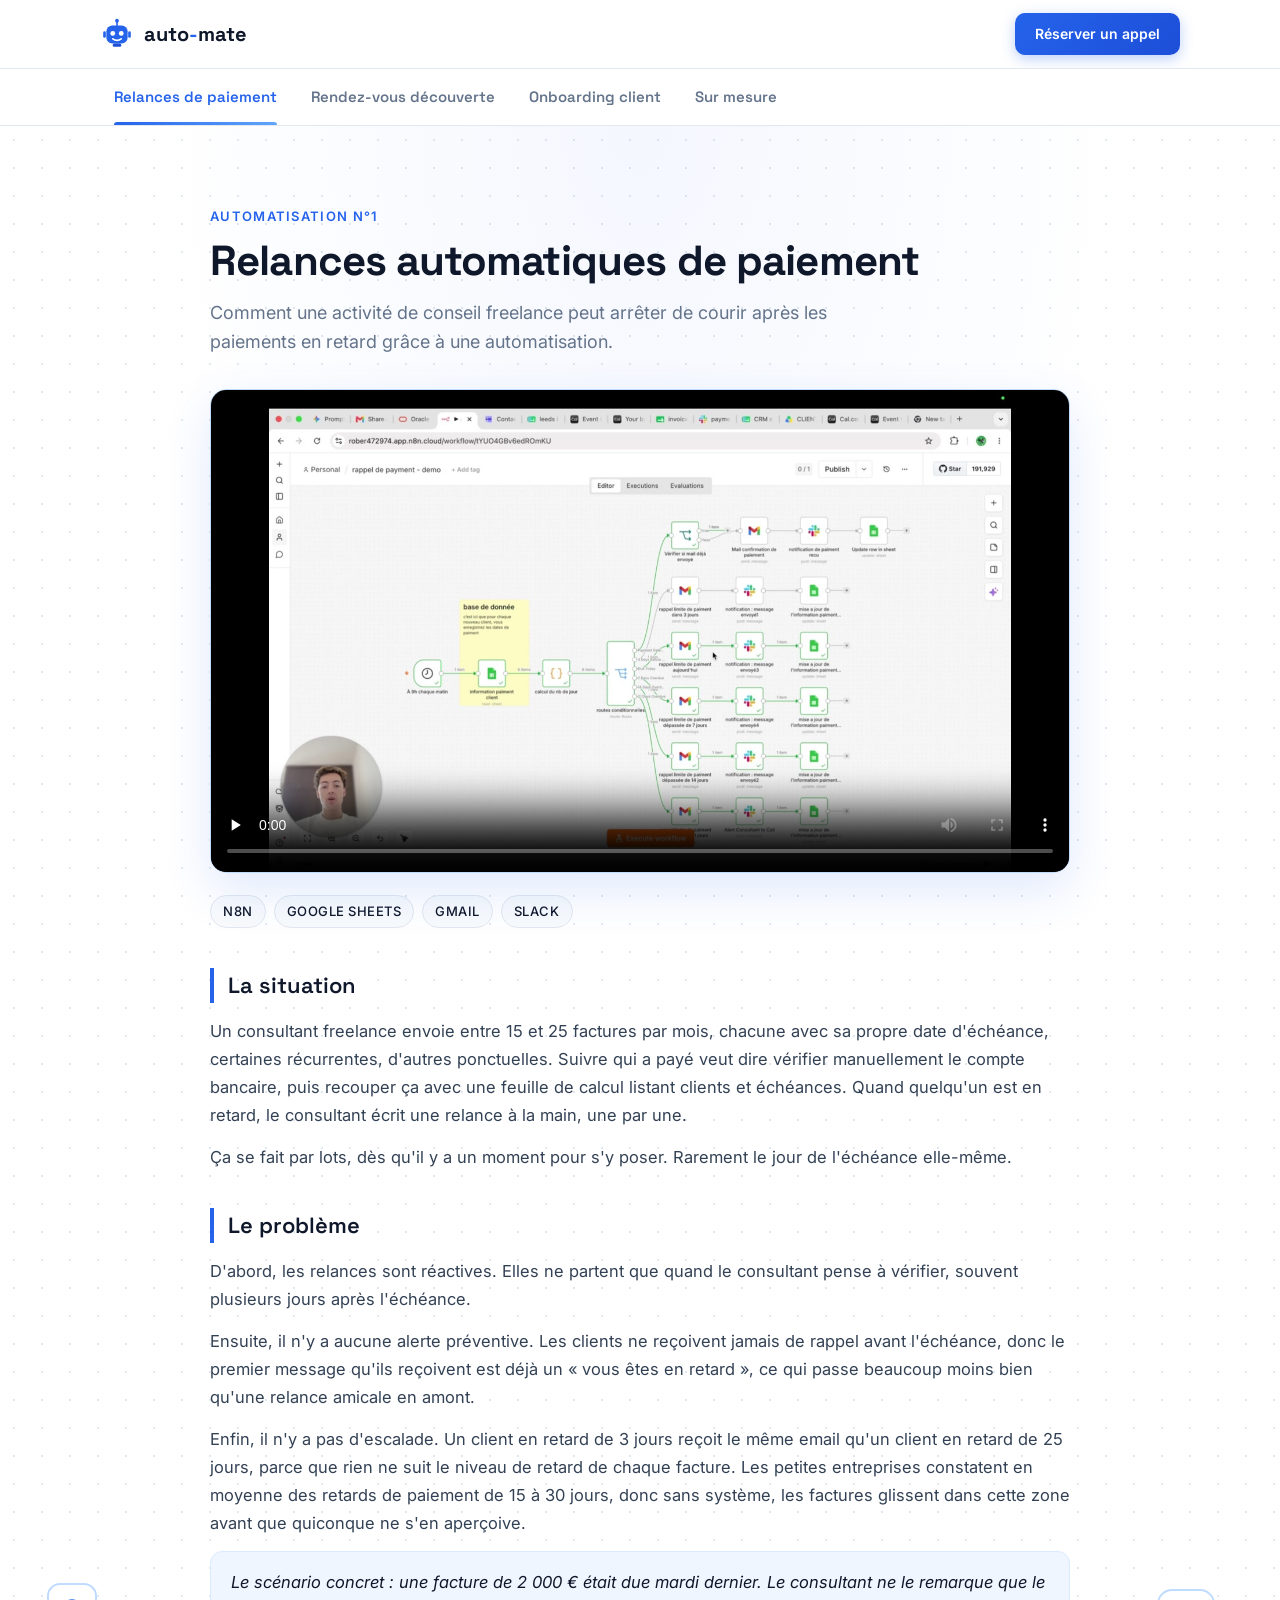
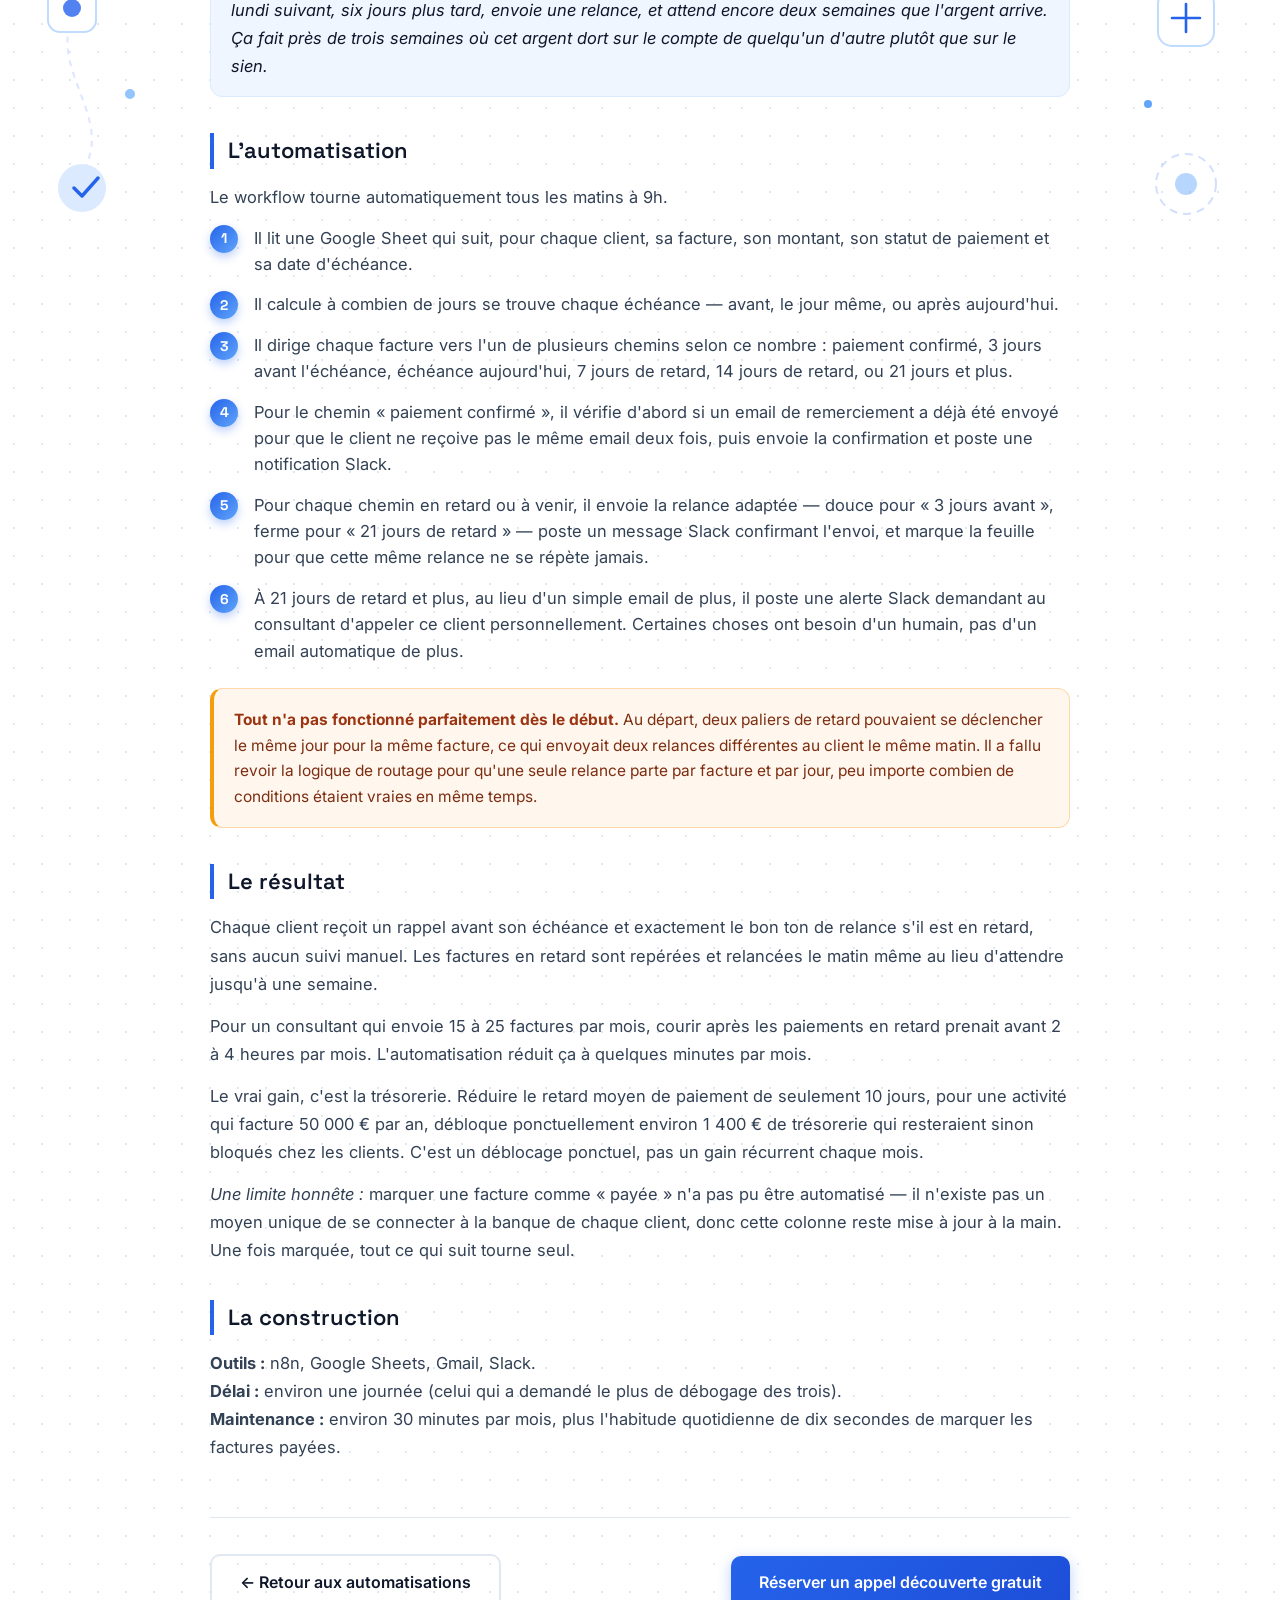
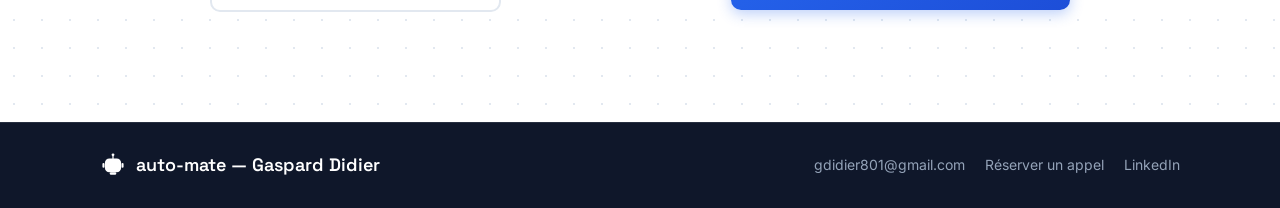
==== commit a70a06c6: "Miniatures (posters) sur toutes les vidéos - Génère un poster par vidéo : frame du workflow n8n comp" ====
--- a/automatisations.html
+++ b/automatisations.html
@@ -60,7 +60,7 @@
         <p class="case__lead">Comment une activité de conseil freelance peut arrêter de courir après les paiements en retard grâce à une automatisation.</p>
 
         <div class="case__media">
-          <video class="case__video" controls preload="none" playsinline>
+          <video class="case__video" controls preload="none" playsinline poster="assets/images/poster-relances.jpg">
             <source src="assets/videos/facture-relance.mp4" type="video/mp4">
             Votre navigateur ne supporte pas la vidéo.
           </video>
@@ -116,7 +116,7 @@
         <p class="case__lead">Comment une activité de coaching en ligne peut arrêter de perdre des prospects grâce à une automatisation.</p>
 
         <div class="case__media">
-          <video class="case__video" controls preload="none" playsinline>
+          <video class="case__video" controls preload="none" playsinline poster="assets/images/poster-rendez-vous.jpg">
             <source src="assets/videos/rdv-confirmation.mp4" type="video/mp4">
             Votre navigateur ne supporte pas la vidéo.
           </video>
@@ -169,7 +169,7 @@
         <p class="case__lead">Comment une activité de conseil peut arrêter d'intégrer ses nouveaux clients à la main grâce à une automatisation.</p>
 
         <div class="case__media">
-          <video class="case__video" controls preload="none" playsinline>
+          <video class="case__video" controls preload="none" playsinline poster="assets/images/poster-onboarding.jpg">
             <source src="assets/videos/onboarding.mp4" type="video/mp4">
             Votre navigateur ne supporte pas la vidéo.
           </video>
